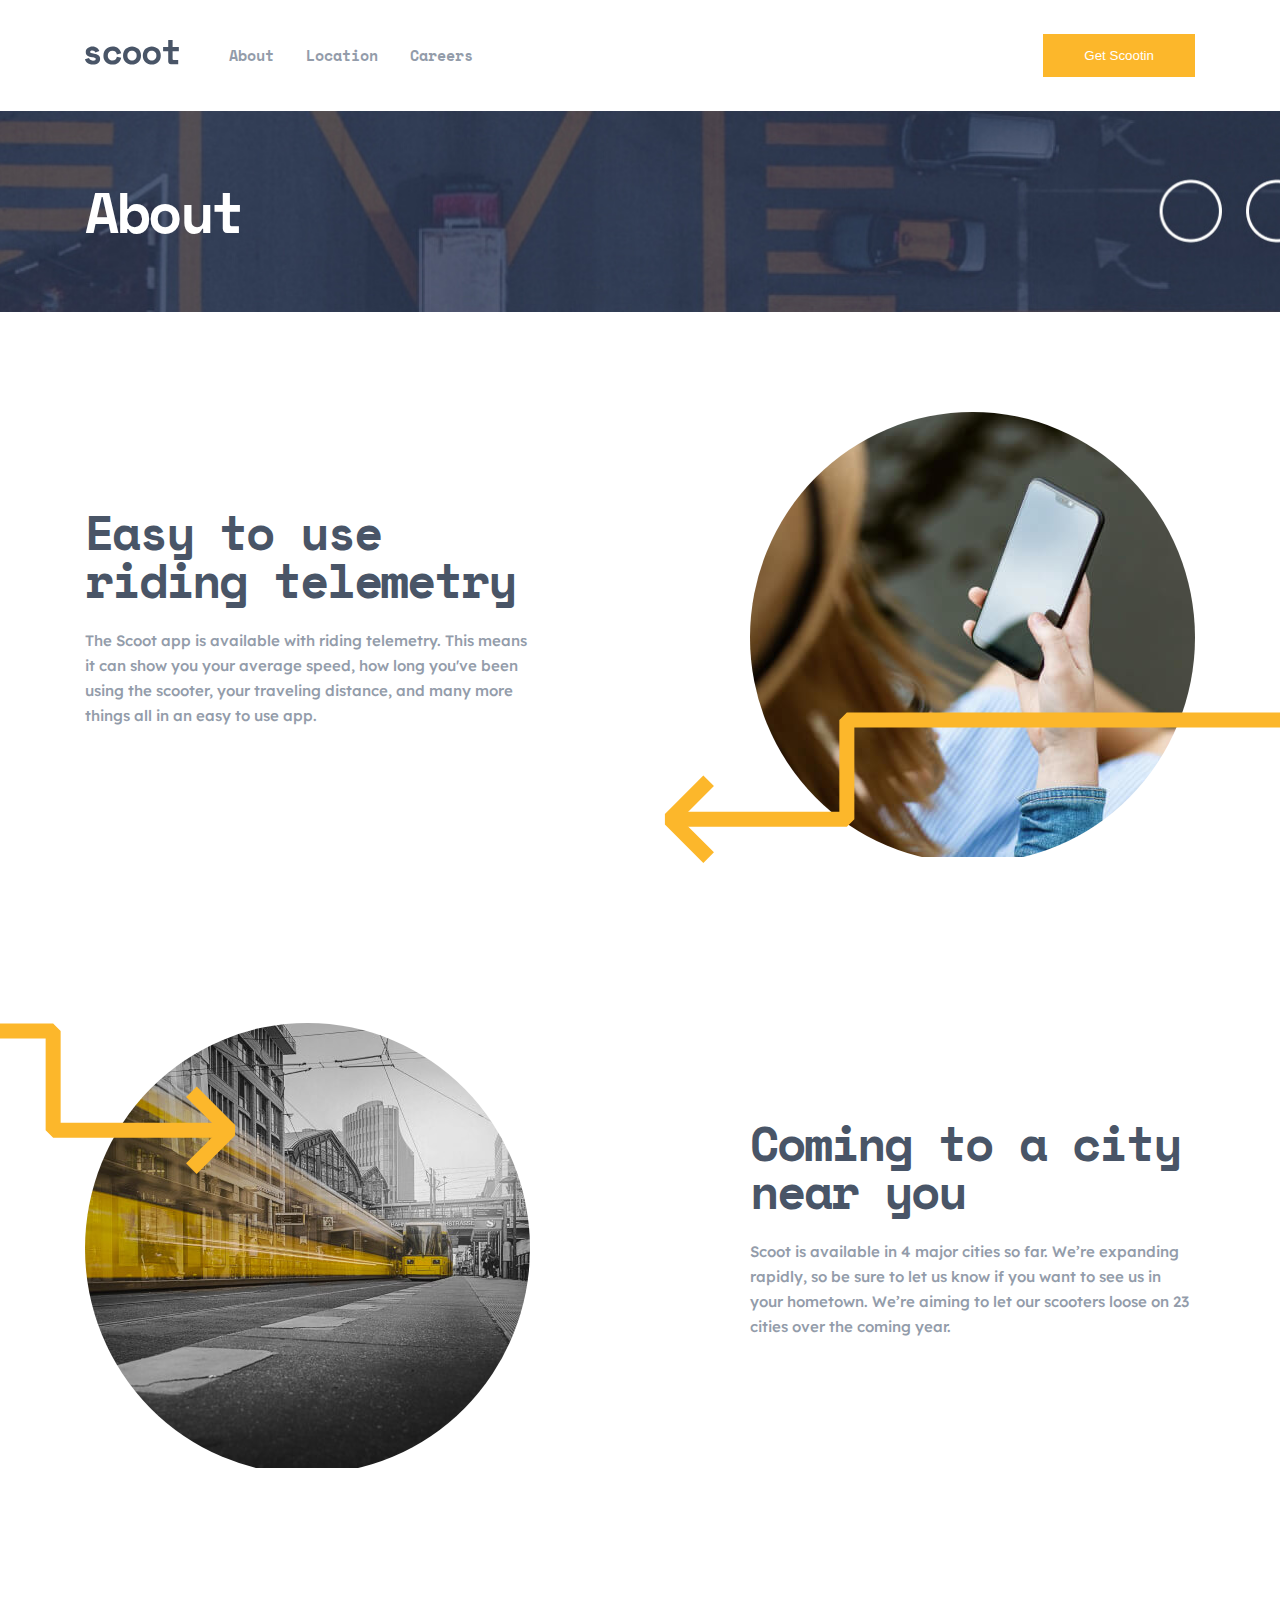
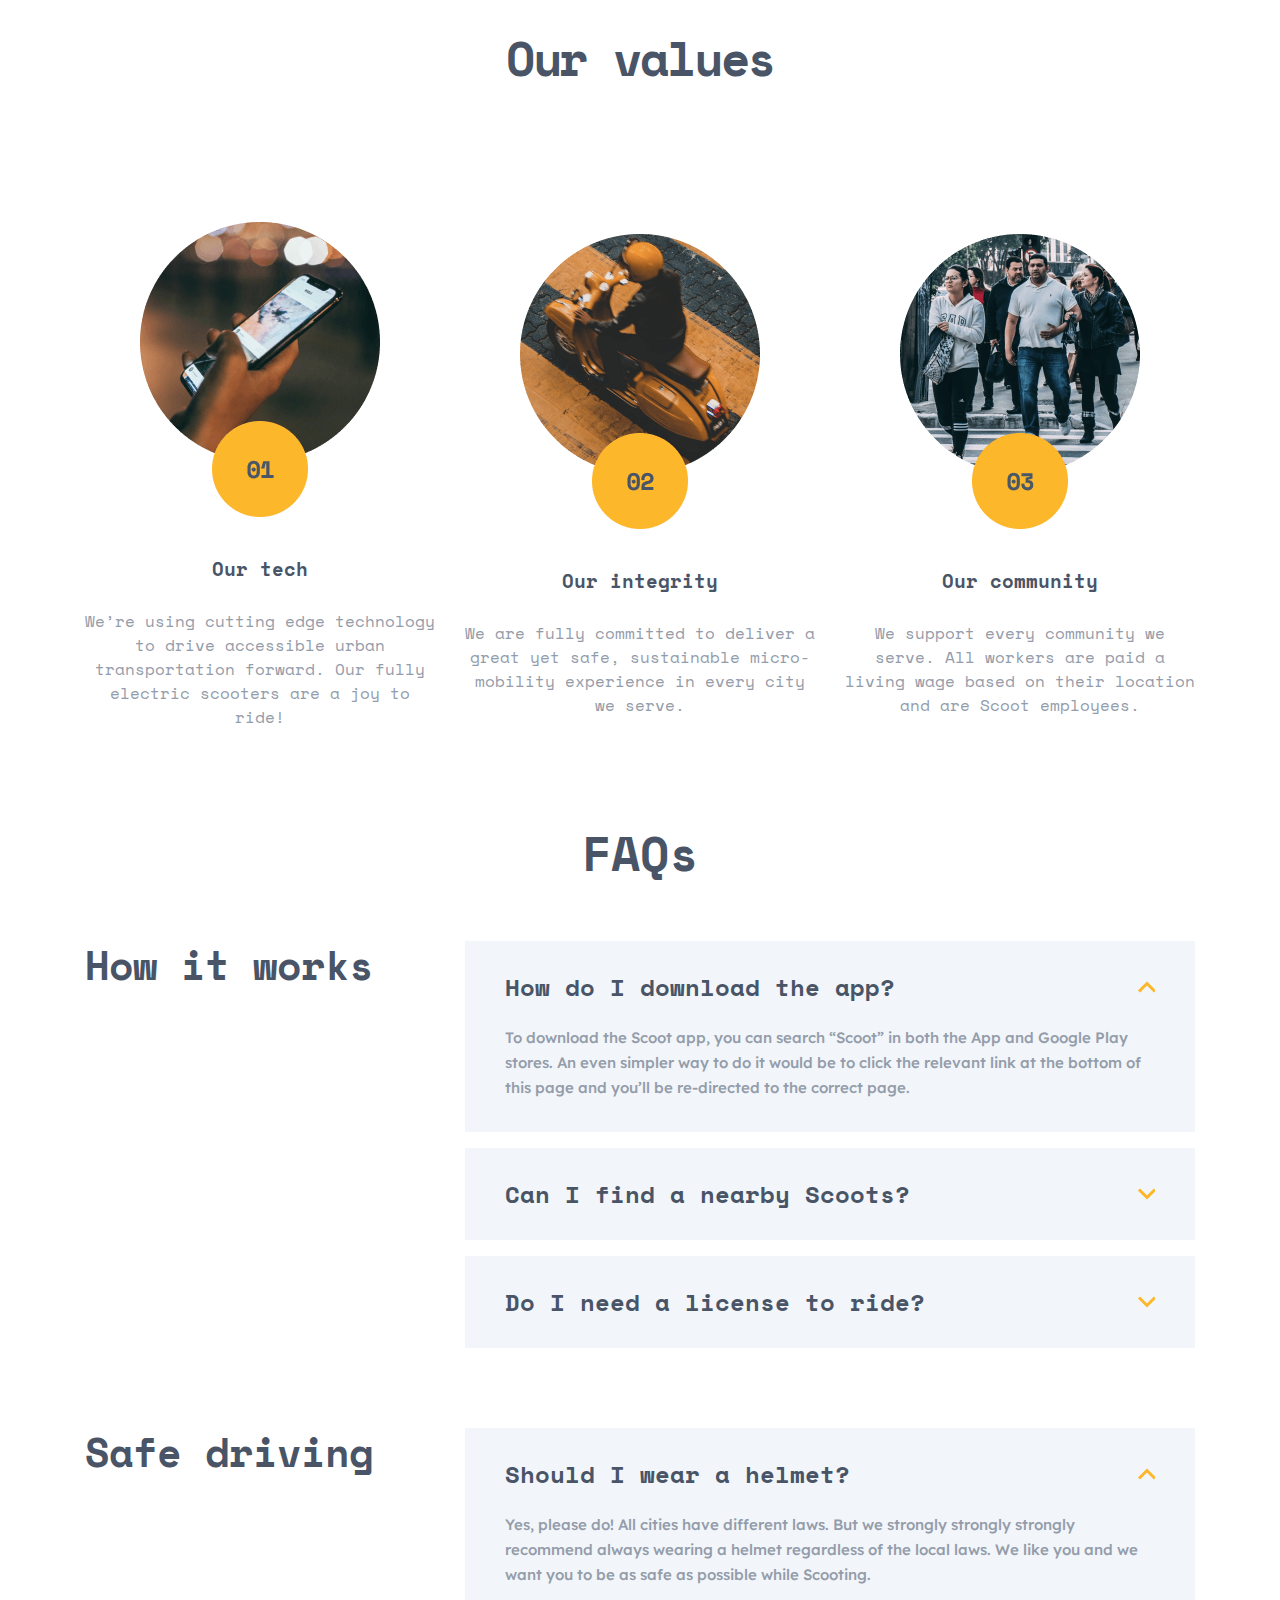
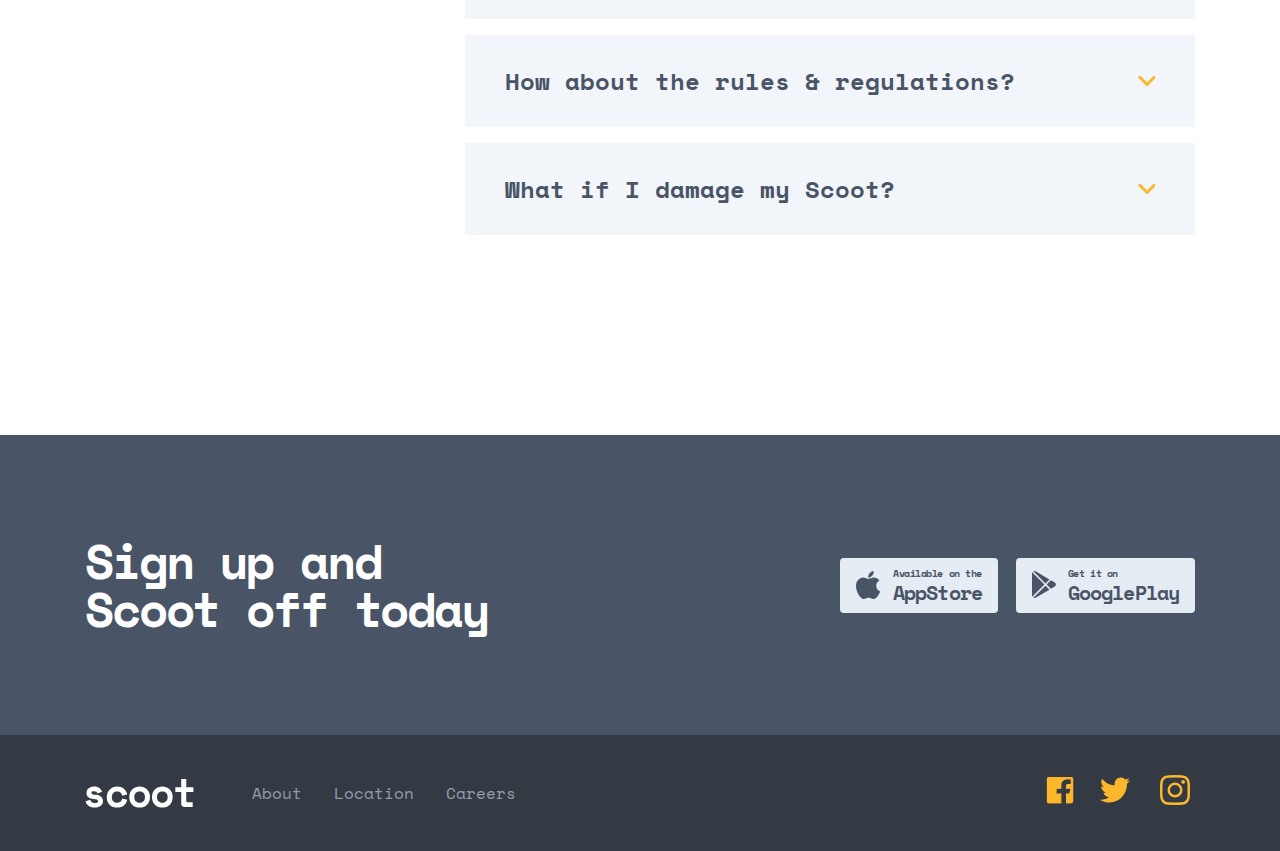
==== about.html @ 0e2cef7c "about" ====
<!DOCTYPE html>
<html lang="en">

<head>
  <meta charset="UTF-8">
  <meta name="viewport" content="width=device-width, initial-scale=1.0">
  <title>Document</title>
  <link rel="preconnect" href="https://fonts.googleapis.com">
  <link rel="preconnect" href="https://fonts.gstatic.com" crossorigin>
  <link href="https://fonts.googleapis.com/css2?family=Space+Mono:wght@700&display=swap" rel="stylesheet">

  <link rel="preconnect" href="https://fonts.googleapis.com">
  <link rel="preconnect" href="https://fonts.gstatic.com" crossorigin>
  <link href="https://fonts.googleapis.com/css2?family=Lexend+Deca&display=swap" rel="stylesheet">

  <link rel="stylesheet" href="./css/about+careers.css">
</head>

<body>
  <header class="header">
    <div class="container">
      <div class="header__start">
        <button class="header__menu" id="menu-burger">
          <span class="header__menu-span"></span>
          <span class="header__menu-span"></span>
          <span class="header__menu-span"></span>
        </button>
        <a href="index.html">
          <img class="header__img" src="./icon/scoot.svg" alt="">
        </a>
        <div class="header__right">
          <nav class="header__nav">
            <ul class="header__list">
              <li>
                <a class="header__list-link" href="about.html">
                  About
                </a>
              </li>
              <li>
                <a class="header__list-link" href="location.html">
                  Location
                </a>
              </li>
              <li>
                <a class="header__list-link" href="careers.html">
                  Careers
                </a>
              </li>
            </ul>
          </nav>
          <div class="header__span"></div>
          <button class="header__btn">
            Get Scootin
          </button>
        </div>
      </div>
    </div>
  </header>
  <main>
    <section class="hero">
      <div class="container">
        <h1 class="hero__title">
          About
        </h1>
      </div>
    </section>
    <section class="round">
      <div class="container">
        <div class="round__wrapper">
          <div class="round__img">
            <picture>
              <source type="images/webp" srcset="images/Group3.webp">
              <img src="images/Bitmap7.jpg" alt="" width="445">
            </picture>

          </div>
          <div class="round__right">
            <h3 class="round__right-title">
              Easy to use
              riding telemetry
            </h3>
            <p class="round__right-text">
              The Scoot app is available with riding telemetry. This means it can show you your average speed, how long
              you've been using the scooter, your traveling distance, and many more things all in an easy to use app.
            </p>
          </div>
          <img class="round__wrapper-icon1" src="./icon/aylana1.svg" alt="">
          <img class="round__wrapper-maks1" src="./icon/Mask.svg" alt="">
        </div>
        <div class="round__wrapper">
          <div class="round__img">
            <picture>
              <source type="images/web" srcset="images/Group4.webp">
              <img src="./images/Bitmap8.jpg" alt="" width="445">
            </picture>
          </div>
          <div class="round__right">
            <h3 class="round__right-title">
              Coming to a city near you
            </h3>
            <p class="round__right-text">
              Scoot is available in 4 major cities so far. We’re expanding rapidly, so be sure to let us know if you
              want to see us in your hometown. We’re aiming to let our scooters loose on 23 cities over the coming year.
            </p>
            <img class="round__wrapper-icon2" src="./icon/group5.svg" alt="">
            <img class="round__wrapper-maks2" src="./icon/Mask2.svg" alt="">
          </div>
        </div>
      </div>
    </section>
    <section class="our-values">
      <div class="container">
        <h2 class="our-values__title">
          Our values
        </h2>
        <ul class="our-values__list">
          <li class="our-values__list-item">
            <img src="./images/Group11.png" alt="" width="350">
            <h3 class="our-values__list-title">
              Our tech
            </h3>
            <p class="our-values__list-text">
              We’re using cutting edge technology 
              to drive accessible urban transportation forward.
               Our fully electric scooters are a joy to ride!
            </p>
          </li>
          <li class="our-values__list-item">
            <img src="./images/Group12.png" alt="" width="350">
            <h3 class="our-values__list-title">
              Our integrity
            </h3>
            <p class="our-values__list-text">
              We are fully committed to deliver a 
              great yet safe, sustainable micro-mobility 
              experience in every city we serve.
            </p>
          </li>
          <li class="our-values__list-item">
            <img src="./images/Group13.png" alt="" width="350">
            <h3 class="our-values__list-title">
              Our community
            </h3>
            <p class="our-values__list-text">
              We support every community we serve. All 
              workers are paid a living wage based on 
              their location and are Scoot employees.
            </p>
          </li>
        </ul>
      </div>
    </section>
    <section class="faqs">
      <div class="container">
        <h3 class="faqs__title">
          FAQs
        </h3>
        <div class="faqs__wrapper">
          <div class="faqs__wrapper-left">
            <h3 class="faqs__wrapper-title">
              How it works
            </h3>
          </div>
          <div class="faqs__wrapper-right">
            <div class="faqs__card">
              <div class="faqs__card-group">
                <h4 class="faqs__card-title">
                  How do I download the app?
                </h4>
                <img src="./icon/Path4.svg" alt="">
              </div>
              <p class="faqs__card-text">
                To download the Scoot app, you can search “Scoot” in both the App and Google Play stores. An even simpler way to do it would be to click the relevant link at the bottom of this page and you’ll be re-directed to the correct page.
              </p>
            </div>
            <div class="faqs__card">
              <div class="faqs__card-group">
                <h4 class="faqs__card-title">
                  Can I find a nearby Scoots?
                </h4>
                <img src="./icon/Path5.svg" alt="">
              </div>
            </div>
            <div class="faqs__card">
              <div class="faqs__card-group">
                <h4 class="faqs__card-title">
                  Do I need a license to ride?
                </h4>
                <img src="./icon/Path5.svg" alt="">
              </div>
            </div>
          </div>
        </div>
        <div class="faqs__wrapper">
          <div class="faqs__wrapper-left">
            <h3 class="faqs__wrapper-title">
              Safe driving
            </h3>
          </div>
          <div class="faqs__wrapper-right">
            <div class="faqs__card">
              <div class="faqs__card-group">
                <h4 class="faqs__card-title">
                  Should I wear a helmet?
                </h4>
                <img src="./icon/Path4.svg" alt="">
              </div>
              <p class="faqs__card-text">
                Yes, please do! All cities have different laws. But we strongly strongly strongly recommend always wearing a helmet regardless of the local laws. We like you and we want you to be as safe as possible while Scooting.
              </p>
            </div>
            <div class="faqs__card">
              <div class="faqs__card-group">
                <h4 class="faqs__card-title">
                  How about the rules & regulations?
                </h4>
                <img src="./icon/Path5.svg" alt="">
              </div>
            </div>
            <div class="faqs__card">
              <div class="faqs__card-group">
                <h4 class="faqs__card-title">
                  What if I damage my Scoot?
                </h4>
                <img src="./icon/Path5.svg" alt="">
              </div>
            </div>
          </div>
        </div>
      </div>
    </section>
  </main>
  <footer>
    <div class="registration">
      <div class="container">
        <div class="registration__start">
          <h2 class="registration__start-title">
            Sign up and Scoot off today
          </h2>
          <div class="registration__wrapper">
            <a class="registration__wrapper-link" href="https://www.apple.com/" target="_blank">
              <img src="./icon/aplee.svg" alt="">
              <div class="registration__wrapper-group">
                <p class="registration__wrapper-text">
                  Available on the
                </p>
                <h4 class="registration__wrapper-title">
                  AppStore
                </h4>
              </div>
            </a>
            <a class="registration__wrapper-link" href="https://play.google.com/store/apps?hl=ru&gl=US" target="_blank">
              <img src="./icon/play.svg" alt="">
              <div class="registration__wrapper-group">
                <p class="registration__wrapper-text">
                  Get it on
                </p>
                <h4 class="registration__wrapper-title">
                  GooglePlay
                </h4>
              </div>
            </a>
          </div>
        </div>
      </div>
    </div>
    <div class="footer">
      <div class="container footer__container">
        <div class="footer__left">
          <img src="./icon/footer_scoot.svg" alt="">
          <nav>
            <ul class="footer__list">
              <li class="footer__list-item">
                <a class="footer__list-link" href="#">
                  About
                </a>
              </li>
              <li class="footer__list-item">
                <a class="footer__list-link" href="#">
                  Location
                </a>
              </li>
              <li class="footer__list-item">
                <a class="footer__list-link" href="#">
                  Careers
                </a>
              </li>
            </ul>
          </nav>
        </div>
        <div class="footer__right">
          <a href="https://ru-ru.facebook.com/" target="_blank">
            <img src="./icon/facebook.svg" alt="" width="30">
          </a>
          <a href="https://twitter.com/?lang=ru" target="_blank">
            <img src="./icon/twitter.svg" alt="" width="30">
          </a>
          <a href="https://www.instagram.com/" target="_blank">
            <img src="./icon/instagram.svg" alt="" width="40">
          </a>
        </div>
      </div>
    </div>
  </footer>
  <script defer src="./js/main.js"></script>
</body>

</html>
---- css/about+careers.css ----
* {
  margin: 0;
  padding: 0;
  box-sizing: border-box;
}

body {
  display: flex;
  flex-direction: column;
  height: 100%;
  margin: 0;
  font-family: "Space Mono", monospace;
  font-weight: 500;
  background-color: #ffffff;
  color: #939CAA;
  overflow-x: hidden;
  height: 100vh;
}

img {
  max-width: 100%;
  height: auto;
}

ul {
  padding-left: 0;
  list-style: none;
}

a {
  text-decoration: none;
}

main {
  flex: 1;
}

.visually-hidden {
  position: absolute;
  width: 1px;
  height: 1px;
  margin: -1px;
  border: 0;
  padding: 0;
  white-space: nowrap;
  clip-path: inset(100%);
  clip: rect(0 0 0 0);
  overflow: hidden;
}

.container {
  width: 100%;
  max-width: 1150px;
  margin-right: auto;
  margin-left: auto;
  padding-right: 20px;
  padding-left: 20px;
}

.brand__btn {
  color: #ffffff;
  padding: 12px 39px;
  border: 2px solid #FCB72B;
  background-color: #FCB72B;
}

.brand__btn:hover {
  color: #FCB72B;
  background-color: transparent;
}

.brand__btn:active {
  background-color: #939CAA;
}

.header {
  width: 100%;
  padding-top: 34px;
  padding-bottom: 34px;
  background-color: #ffffff;
  z-index: 222222;
}
.header__start {
  display: flex;
  align-items: center;
  gap: 50px;
}
.header__right {
  width: 100%;
  display: flex;
  align-items: center;
  justify-content: space-between;
}
.header__list {
  display: flex;
  gap: 32px;
  flex: 1 1 0%;
}
.header__list-link {
  color: #939CAA;
  font-size: 15px;
  font-weight: 700;
  line-height: 25px;
}
.header__list-link:hover {
  color: #FCB72B;
  border-bottom: 2px solid #FCB72B;
}
.header__btn {
  color: #ffffff;
  padding: 12px 39px;
  border: 2px solid #FCB72B;
  background-color: #FCB72B;
}
.header__btn:hover {
  color: #FCB72B;
  background-color: transparent;
}
.header__btn:active {
  background-color: #495567;
}
.header__menu {
  height: 100%;
  position: relative;
  display: none;
  width: 40px;
  height: 40px;
  background-color: #ffffff;
  border: none;
}
.header__menu-span {
  position: absolute;
  width: 30px;
  height: 4px;
  background-color: #FCB72B;
  left: 5px;
  transition: transform 0.5s, opacity 0.5s, background-color 0.5s;
}
.header__menu-span:nth-child(1) {
  transform: translateY(-10px);
}
.header__menu-span:nth-child(3) {
  transform: translateY(10px);
}
.open .header__menu-span:nth-child(1) {
  transform: translateY(0) rotate(45deg);
}
.open .header__menu-span:nth-child(2) {
  opacity: 0;
}
.open .header__menu-span:nth-child(3) {
  transform: translateY(0) rotate(-45deg);
}

@media only screen and (max-width: 617px) {
  .header {
    padding-top: 22px;
    padding-bottom: 22px;
    height: 100%;
  }
  .header__img {
    text-align: center;
    margin-left: 70px;
  }
  .header__menu {
    display: block;
  }
  .header__right {
    position: relative;
    height: 100vh;
    padding-right: 20px;
    transition: transform 0.5s;
    max-width: 300px;
    position: absolute;
    display: block;
    left: -300px;
    top: 75px;
    height: 100%;
    background-color: #333A44;
    padding: 100px 20px 20px 20px;
  }
  .header__list {
    display: block;
    flex: 1 1 0%;
  }
  .header__list-link {
    width: 90px;
    color: #ffffff;
    font-size: 18px;
    display: block;
    margin-bottom: 24px;
  }
  .open .header__right {
    transform: translateX(100%);
  }
  .header__btn {
    position: absolute;
    width: 93%;
    left: 10px;
    bottom: 90px;
  }
}
@media only screen and (max-width: 314px) {
  .header {
    margin-left: 0;
  }
}
.hero {
  overflow-x: hidden;
  position: relative;
  padding-top: 73px;
  padding-bottom: 72px;
  background-image: url("../../images/Bitmap9.jpg");
  background-position: center center;
  background-repeat: no-repeat;
  background-size: cover;
  color: #ffffff;
}
.hero__title {
  font-size: 56px;
  font-weight: 700;
  line-height: 56px;
  letter-spacing: -2.5px;
}

@media only screen and (max-width: 520px) {
  .hero__title {
    text-align: center;
  }
}
.round {
  padding-top: 100px;
  overflow-x: hidden;
}
.round__img {
  max-width: 445px;
  overflow: hidden;
  border-radius: 50%;
}
.round__wrapper {
  position: relative;
  display: flex;
  justify-content: space-between;
  margin-bottom: 160px;
  align-items: center;
  gap: 30px;
}
.round__wrapper-icon1 {
  position: absolute;
  right: -210px;
  top: 300px;
  z-index: 5555;
}
.round__wrapper-maks1 {
  position: absolute;
  right: -210px;
}
.round__wrapper-icon2 {
  position: absolute;
  z-index: 5555;
  left: -205px;
  top: 0;
}
.round__wrapper-maks2 {
  position: absolute;
  left: -205px;
  top: 0;
}
.round__wrapper:nth-child(odd) {
  flex-direction: row-reverse;
}
.round__right-title {
  font-size: 48px;
  font-weight: 700;
  line-height: 48px;
  letter-spacing: -2.143px;
  margin-bottom: 24px;
  max-width: 445px;
  color: #495567;
}
.round__right-text {
  max-width: 445px;
  margin-bottom: 40px;
  font-family: Lexend Deca;
  font-size: 15px;
  line-height: 25px;
}
.round__img1 {
  border-radius: 50%;
}

@media only screen and (max-width: 800px) {
  .round__wrapper {
    flex-direction: column;
    gap: 56px;
    text-align: center;
  }
  .round__wrapper-icon1 {
    right: -20px;
    top: 300px;
    z-index: 5555;
  }
  .round__wrapper-maks1 {
    right: -20px;
  }
  .round__wrapper-icon2 {
    z-index: 5555;
    left: -20px;
    top: 0;
  }
  .round__wrapper-maks2 {
    position: absolute;
    left: -20px;
    top: 0;
  }
  .round__wrapper:nth-child(odd) {
    flex-direction: column;
  }
}
@media only screen and (max-width: 645px) {
  .round__wrapper-maks1 {
    display: none;
  }
  .round__wrapper-maks2 {
    display: none;
  }
}
@media only screen and (max-width: 400px) {
  .round__img {
    max-width: 300px;
  }
  .round__wrapper {
    margin-bottom: 100px;
  }
  .round__wrapper-icon1 {
    width: 100%;
    right: -20px;
    top: 200px;
  }
  .round__wrapper-icon2 {
    left: -100px;
    top: 0;
  }
  .round__right-title {
    font-size: 32px;
    font-style: normal;
    font-weight: 700;
    line-height: 32px;
    letter-spacing: -1.429px;
    margin-bottom: 32px;
    max-width: 311px;
  }
  .round__right-text {
    max-width: 311px;
    margin-bottom: 30px;
  }
  .round__img1 {
    border-radius: 50%;
  }
}
.our-values {
  padding-bottom: 100px;
  text-align: center;
}
.our-values__title {
  font-size: 48px;
  font-weight: 700;
  line-height: 48px;
  letter-spacing: -2.143px;
  margin-bottom: 85px;
  color: #495567;
}
.our-values__list {
  display: flex;
  justify-content: space-between;
  gap: 30px;
  align-items: center;
}
.our-values__list-title {
  margin-top: 32px;
  margin-bottom: 26px;
  color: #495567;
}
.our-values__list-text {
  max-width: 350px;
}

@media only screen and (max-width: 980px) {
  .our-values {
    padding-top: 0;
  }
  .our-values__title {
    margin-bottom: 50px;
  }
  .our-values__list {
    flex-direction: column;
  }
}
.faqs {
  padding-bottom: 120px;
}
.faqs__title {
  text-align: center;
  font-size: 48px;
  font-weight: 700;
  margin-bottom: 64px;
  line-height: 48px;
  color: #495567;
}
.faqs__wrapper {
  display: flex;
  justify-content: space-between;
  margin-bottom: 64px;
}
.faqs__wrapper-title {
  font-size: 40px;
  font-weight: 700;
  line-height: 48px;
  color: #495567;
}
.faqs__card {
  padding: 32px 40px;
  background-color: #F2F5F9;
  margin-bottom: 16px;
}
.faqs__card-group {
  display: flex;
  justify-content: space-between;
}
.faqs__card-title {
  font-size: 24px;
  font-weight: 700;
  line-height: 28px;
  color: #495567;
}
.faqs__card-text {
  max-width: 650px;
  margin-top: 24px;
  font-size: 15px;
  font-family: Lexend Deca;
  line-height: 25px;
}

@media only screen and (max-width: 770px) {
  .faqs__wrapper {
    flex-direction: column;
  }
  .faqs__wrapper-title {
    text-align: center;
    margin-bottom: 32px;
  }
}
@media only screen and (max-width: 400px) {
  .faqs {
    padding-bottom: 0px;
  }
  .faqs__title {
    text-align: center;
    font-size: 30px;
    font-weight: 700;
    margin-bottom: 40px;
    line-height: 32px;
  }
  .faqs__wrapper-title {
    font-size: 24px;
    line-height: 28px;
  }
  .faqs__card {
    padding: 32px 30px;
  }
  .faqs__card-group {
    gap: 10px;
  }
  .faqs__card-title {
    font-size: 18px;
    font-weight: 700;
    line-height: 24px;
    color: #495567;
  }
}
.registration {
  padding-top: 102px;
  padding-bottom: 102px;
  background-color: #495567;
}
.registration__start {
  display: flex;
  justify-content: space-between;
  align-items: center;
}
.registration__start-title {
  width: 415px;
  color: #ffffff;
  font-size: 48px;
  font-weight: 700;
  line-height: 48px;
  letter-spacing: -2.143px;
}
.registration__wrapper {
  display: flex;
  gap: 18px;
}
.registration__wrapper-link {
  display: flex;
  gap: 12px;
  align-items: center;
  padding: 8px 16px;
  background-color: #E5ECF4;
  border-radius: 4px;
  color: #495567;
}
.registration__wrapper-link:hover {
  background-color: #FCB72B;
}
.registration__wrapper-text {
  font-size: 10px;
  font-weight: 700;
  letter-spacing: -0.446px;
}
.registration__wrapper-title {
  font-size: 20px;
  font-weight: 700;
  line-height: 24px;
  letter-spacing: -0.893px;
}

@media only screen and (max-width: 806px) {
  .registration {
    padding-top: 62px;
    padding-bottom: 62px;
    background-color: #495567;
  }
  .registration__start {
    flex-direction: column;
    justify-content: center;
    align-items: center;
  }
  .registration__start-title {
    text-align: center;
    margin-bottom: 40px;
  }
}
@media only screen and (max-width: 426px) {
  .registration {
    padding-top: 88px;
    padding-bottom: 88px;
    background-color: #495567;
  }
  .registration__start {
    flex-direction: column;
    justify-content: center;
    align-items: center;
  }
  .registration__start-title {
    width: 100%;
    max-width: 311px;
    text-align: center;
    margin-bottom: 40px;
    font-size: 32px;
    font-style: normal;
    font-weight: 700;
    line-height: 32px;
    letter-spacing: -1.429px;
  }
  .registration__wrapper img {
    width: 15px;
  }
  .registration__wrapper-text {
    font-size: 6px;
  }
  .registration__wrapper-title {
    font-size: 12px;
  }
}
.footer {
  padding-top: 35px;
  padding-bottom: 35px;
  background-color: #333A44;
}
.footer__container {
  display: flex;
  justify-content: space-between;
  align-items: center;
}
.footer__left {
  display: flex;
  align-items: center;
  gap: 58px;
}
.footer__list {
  display: flex;
  gap: 32px;
}
.footer__list-link {
  color: #939CAA;
}
.footer__list-link:hover {
  color: #FCB72B;
  border-bottom: 1px solid #FCB72B;
}
.footer__list-link:active {
  color: #ffffff;
  border-bottom: 1px solid #ffffff;
}
.footer__right {
  display: flex;
  align-items: center;
  gap: 25px;
}

@media only screen and (max-width: 617px) {
  .footer {
    padding-top: 64px;
    padding-bottom: 88px;
    background-color: #333A44;
  }
  .footer__container {
    flex-direction: column;
    text-align: center;
    align-items: center;
  }
  .footer__left {
    flex-direction: column;
    align-items: center;
    gap: 50px;
    margin-bottom: 85px;
  }
  .footer__list {
    flex-direction: column;
    gap: 16px;
  }
  .footer__right {
    display: flex;
    align-items: center;
    gap: 25px;
  }
}/*# sourceMappingURL=about+careers.css.map */
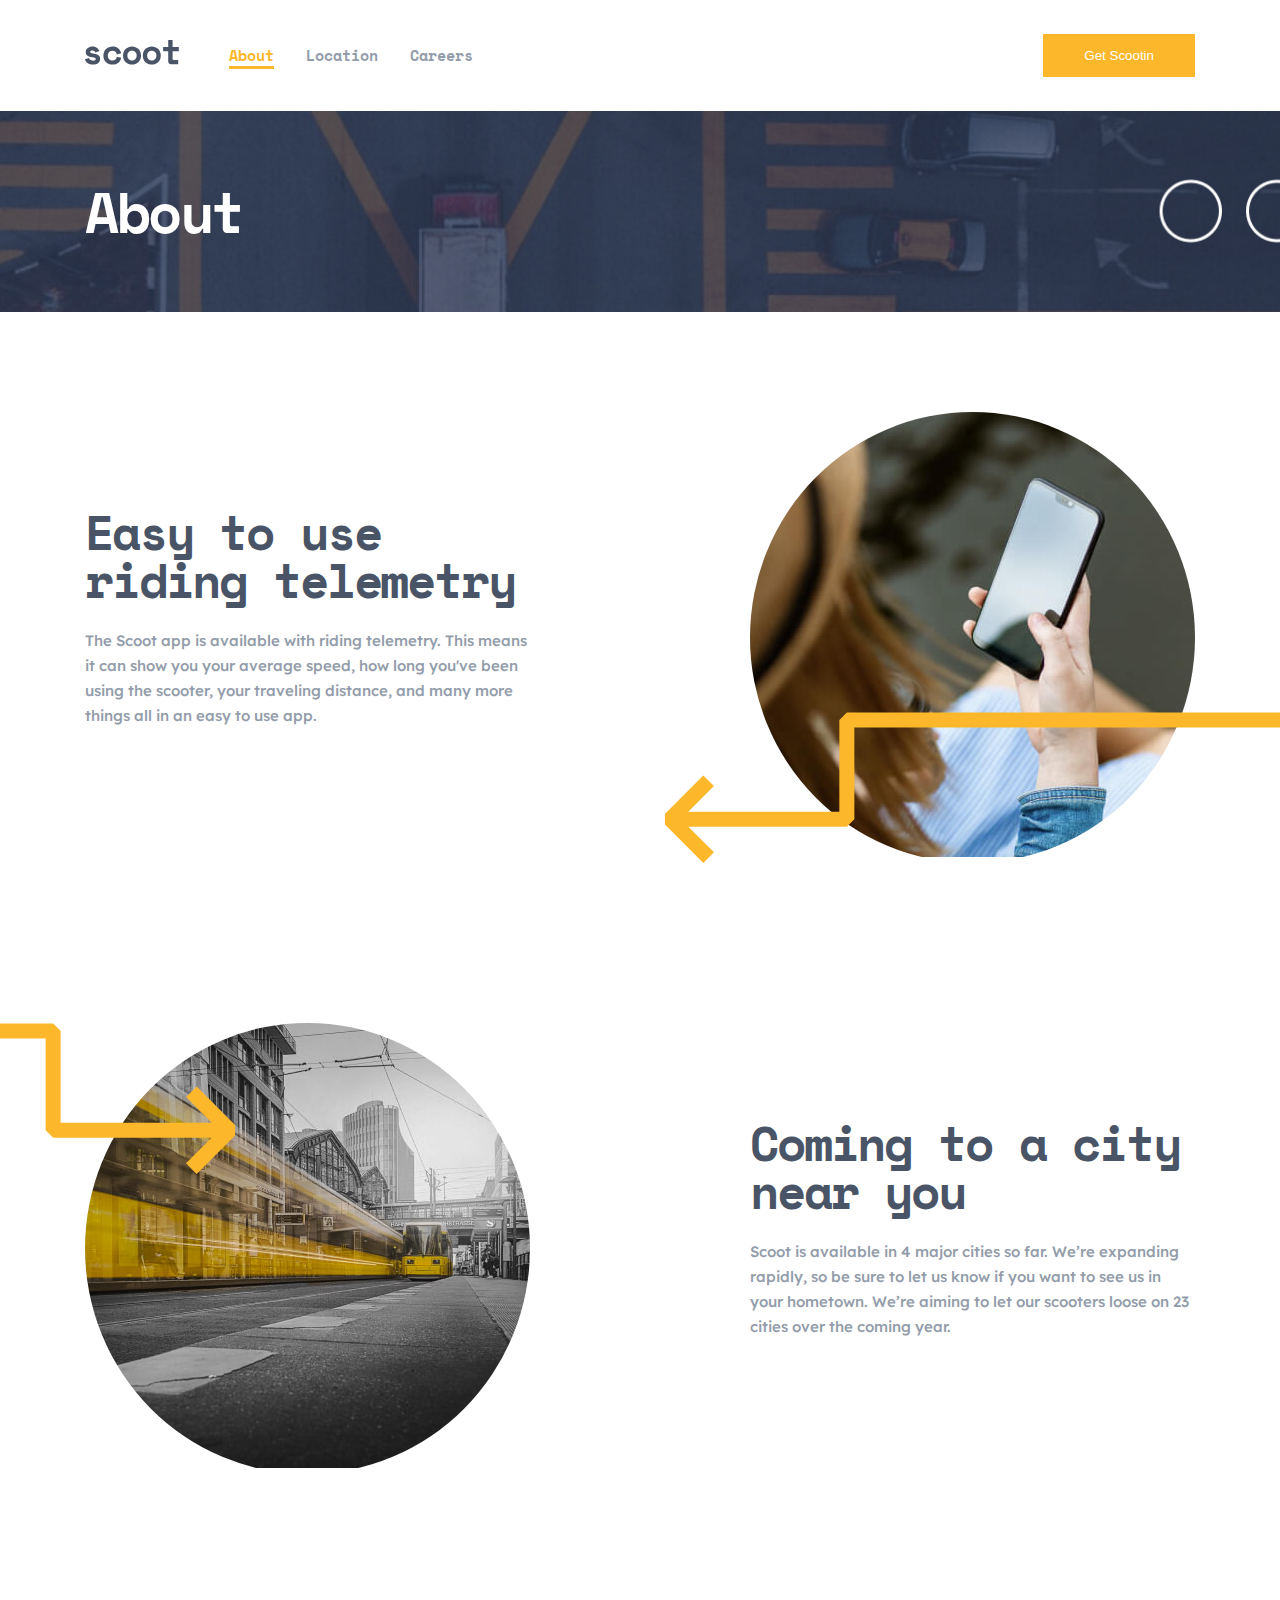
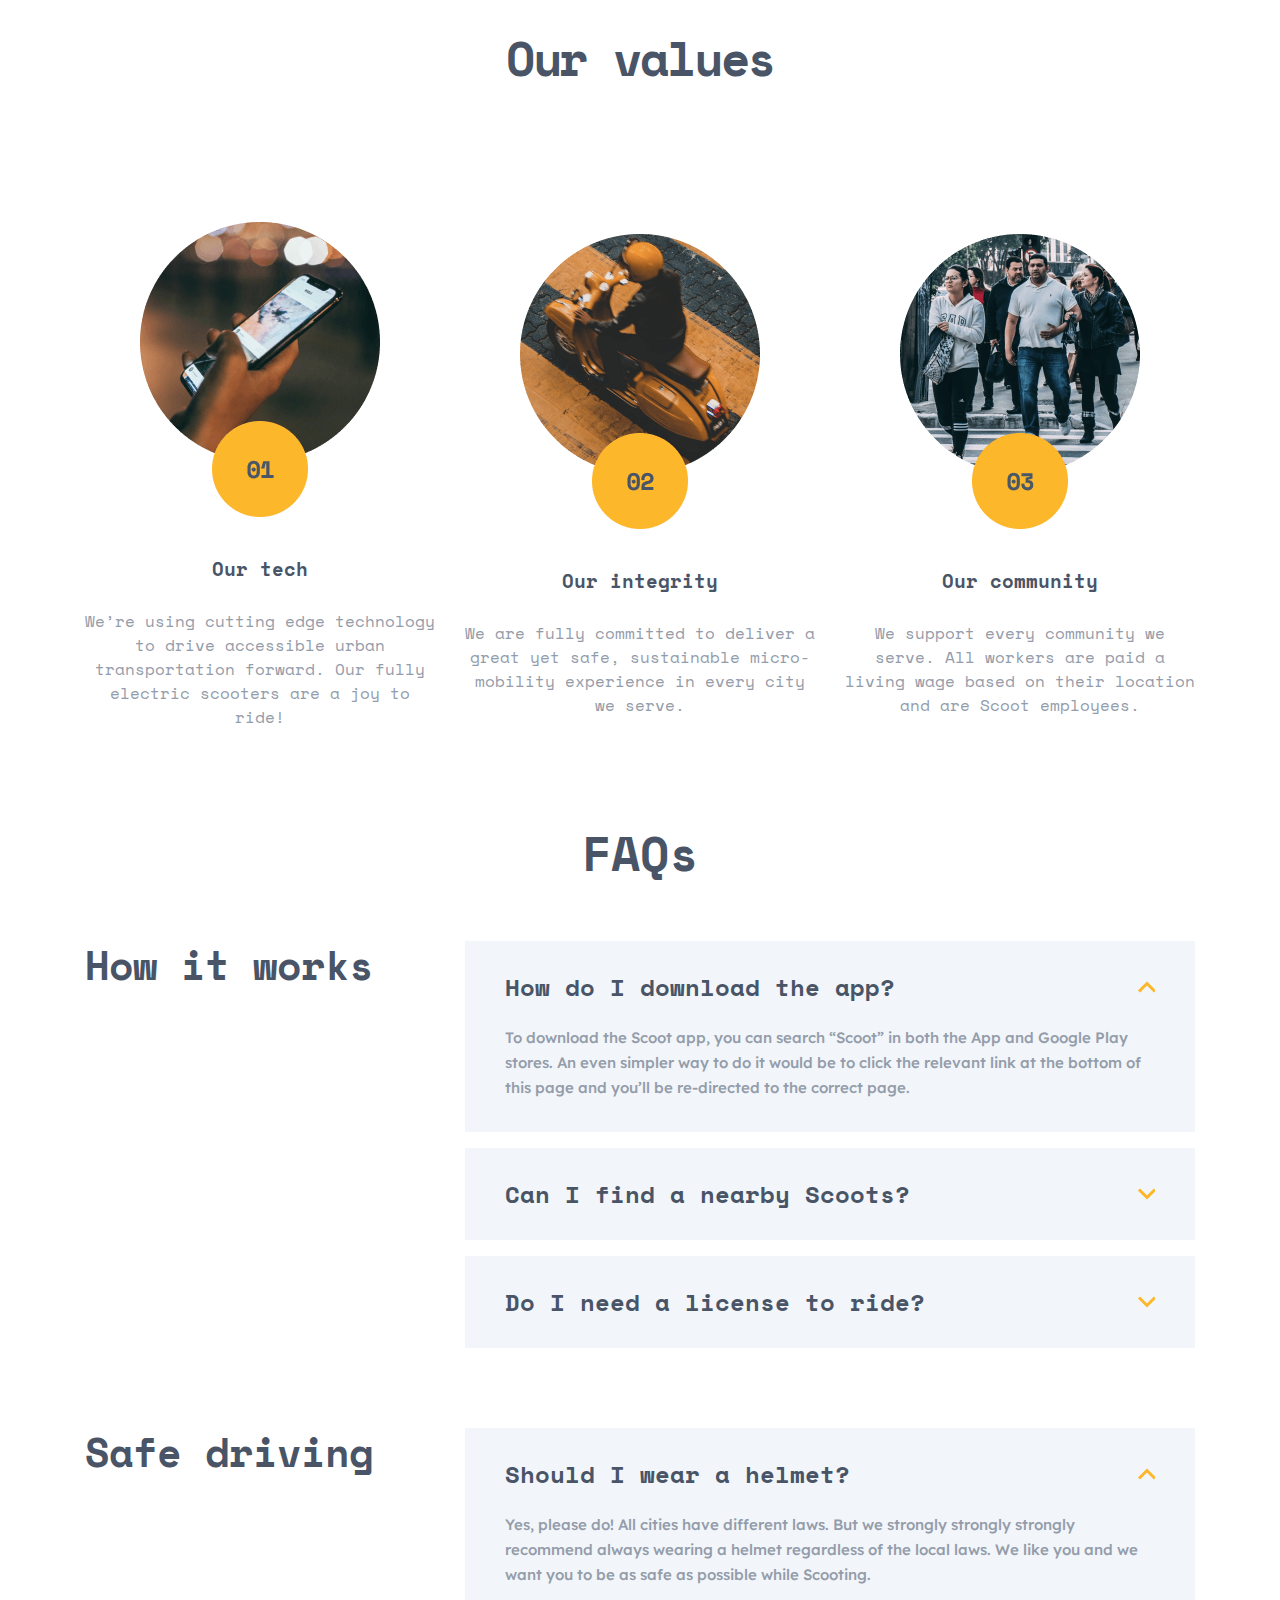
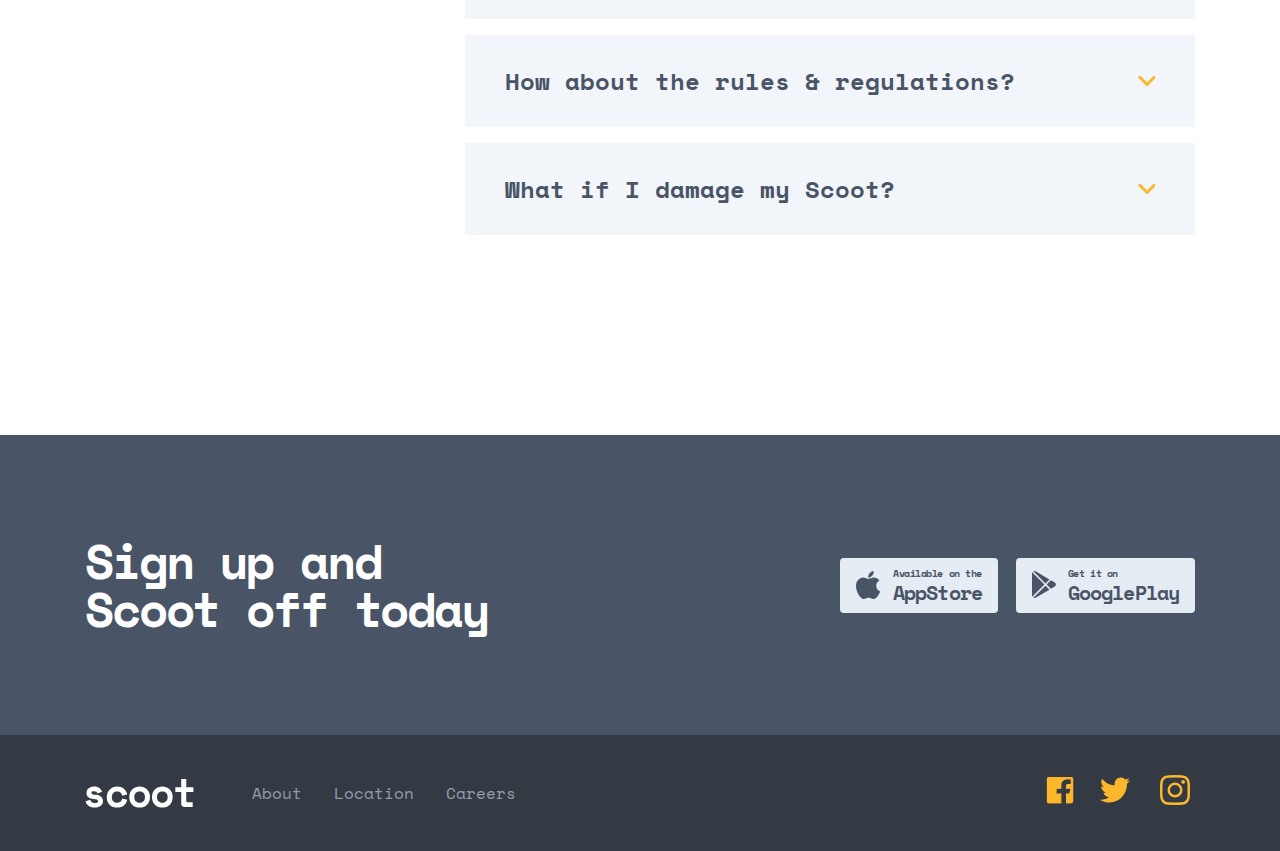
==== commit 262370bc: "careers" ====
--- a/about.html
+++ b/about.html
@@ -4,7 +4,7 @@
 <head>
   <meta charset="UTF-8">
   <meta name="viewport" content="width=device-width, initial-scale=1.0">
-  <title>Document</title>
+  <title>About</title>
   <link rel="preconnect" href="https://fonts.googleapis.com">
   <link rel="preconnect" href="https://fonts.gstatic.com" crossorigin>
   <link href="https://fonts.googleapis.com/css2?family=Space+Mono:wght@700&display=swap" rel="stylesheet">
@@ -32,7 +32,7 @@
           <nav class="header__nav">
             <ul class="header__list">
               <li>
-                <a class="header__list-link" href="about.html">
+                <a class="header__list-link header__list-active" href="about.html">
                   About
                 </a>
               </li>
--- a/css/about+careers.css
+++ b/css/about+careers.css
@@ -105,6 +105,10 @@
 .header__list-link:hover {
   color: #FCB72B;
   border-bottom: 2px solid #FCB72B;
+}
+.header__list-active {
+  color: #FCB72B;
+  border-bottom: 3px solid #FCB72B;
 }
 .header__btn {
   color: #ffffff;
@@ -478,6 +482,53 @@
     color: #495567;
   }
 }
+.applying {
+  padding-bottom: 140px;
+}
+.applying__card {
+  display: flex;
+  align-items: center;
+  justify-content: space-between;
+  background-color: #F2F5F9;
+  padding: 32px 64px 32px 40px;
+  margin-bottom: 24px;
+}
+.applying__card-title {
+  font-size: 24px;
+  font-weight: 700;
+  line-height: 28px;
+  color: #495567;
+  margin-bottom: 5px;
+}
+.applying__card-text {
+  font-size: 15px;
+  font-family: Lexend Deca;
+  font-weight: 400;
+  line-height: 25px;
+  color: #939CAA;
+}
+.applying__card-btn {
+  padding: 15px 68px;
+}
+
+@media only screen and (max-width: 555px) {
+  .applying {
+    padding-bottom: 80px;
+  }
+  .applying__card {
+    flex-direction: column;
+    text-align: center;
+    padding: 32px;
+  }
+  .applying__card-title {
+    font-size: 18px;
+    margin-bottom: 5px;
+  }
+  .applying__card-btn {
+    width: 100%;
+    margin-top: 16px;
+  }
+}
 .registration {
   padding-top: 102px;
   padding-bottom: 102px;
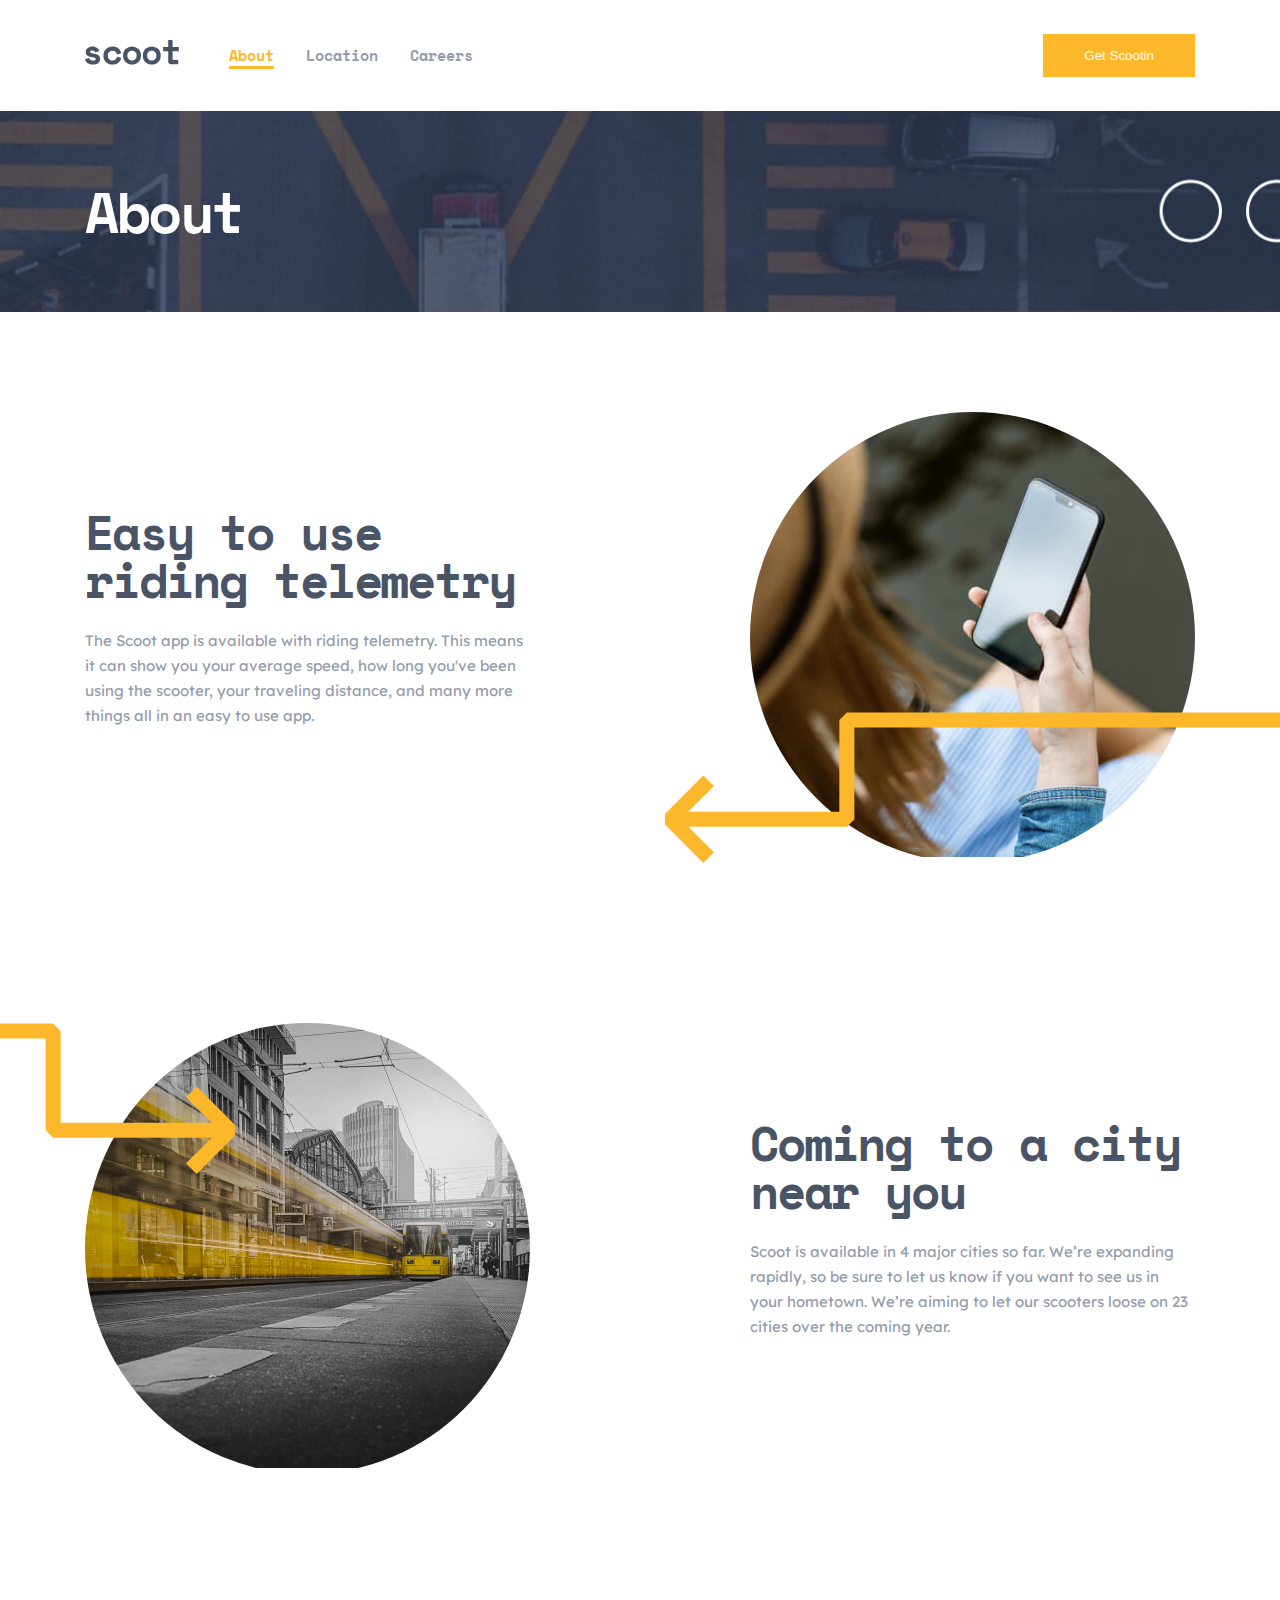
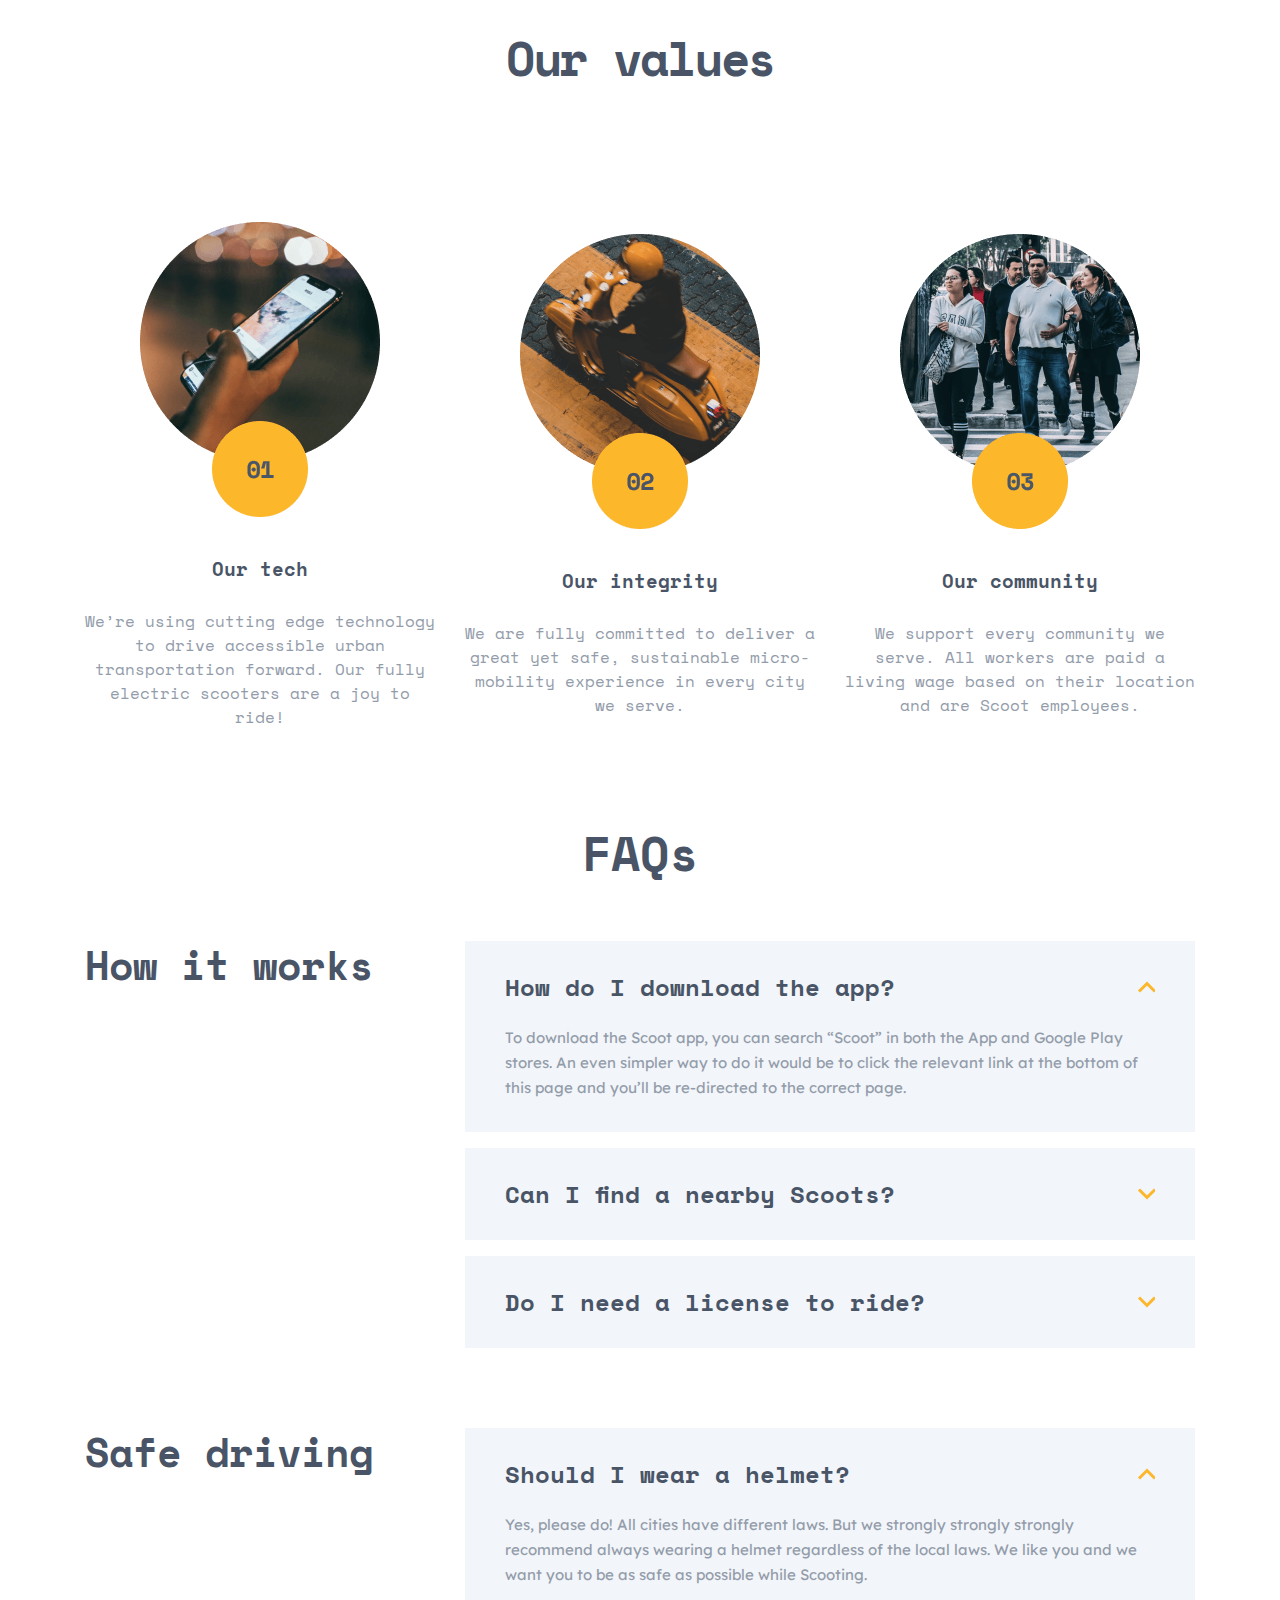
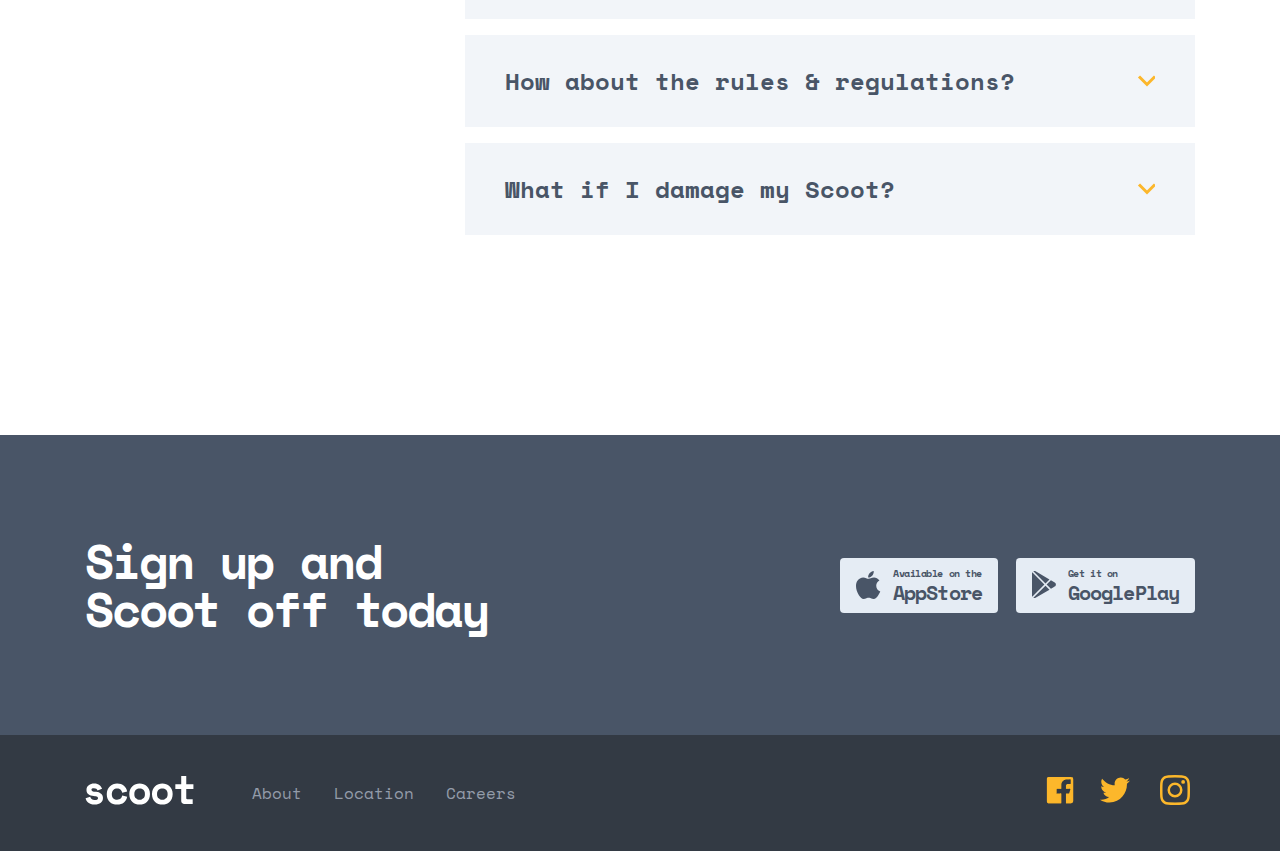
==== commit 9726ab09: "3-oy_imtihoni" ====
--- a/about.html
+++ b/about.html
@@ -5,14 +5,6 @@
   <meta charset="UTF-8">
   <meta name="viewport" content="width=device-width, initial-scale=1.0">
   <title>About</title>
-  <link rel="preconnect" href="https://fonts.googleapis.com">
-  <link rel="preconnect" href="https://fonts.gstatic.com" crossorigin>
-  <link href="https://fonts.googleapis.com/css2?family=Space+Mono:wght@700&display=swap" rel="stylesheet">
-
-  <link rel="preconnect" href="https://fonts.googleapis.com">
-  <link rel="preconnect" href="https://fonts.gstatic.com" crossorigin>
-  <link href="https://fonts.googleapis.com/css2?family=Lexend+Deca&display=swap" rel="stylesheet">
-
   <link rel="stylesheet" href="./css/about+careers.css">
 </head>
 
@@ -120,9 +112,9 @@
               Our tech
             </h3>
             <p class="our-values__list-text">
-              We’re using cutting edge technology 
+              We’re using cutting edge technology
               to drive accessible urban transportation forward.
-               Our fully electric scooters are a joy to ride!
+              Our fully electric scooters are a joy to ride!
             </p>
           </li>
           <li class="our-values__list-item">
@@ -131,8 +123,8 @@
               Our integrity
             </h3>
             <p class="our-values__list-text">
-              We are fully committed to deliver a 
-              great yet safe, sustainable micro-mobility 
+              We are fully committed to deliver a
+              great yet safe, sustainable micro-mobility
               experience in every city we serve.
             </p>
           </li>
@@ -142,8 +134,8 @@
               Our community
             </h3>
             <p class="our-values__list-text">
-              We support every community we serve. All 
-              workers are paid a living wage based on 
+              We support every community we serve. All
+              workers are paid a living wage based on
               their location and are Scoot employees.
             </p>
           </li>
@@ -170,7 +162,9 @@
                 <img src="./icon/Path4.svg" alt="">
               </div>
               <p class="faqs__card-text">
-                To download the Scoot app, you can search “Scoot” in both the App and Google Play stores. An even simpler way to do it would be to click the relevant link at the bottom of this page and you’ll be re-directed to the correct page.
+                To download the Scoot app, you can search “Scoot” in both the App and Google Play stores. An even
+                simpler way to do it would be to click the relevant link at the bottom of this page and you’ll be
+                re-directed to the correct page.
               </p>
             </div>
             <div class="faqs__card">
@@ -206,7 +200,9 @@
                 <img src="./icon/Path4.svg" alt="">
               </div>
               <p class="faqs__card-text">
-                Yes, please do! All cities have different laws. But we strongly strongly strongly recommend always wearing a helmet regardless of the local laws. We like you and we want you to be as safe as possible while Scooting.
+                Yes, please do! All cities have different laws. But we strongly strongly strongly recommend always
+                wearing a helmet regardless of the local laws. We like you and we want you to be as safe as possible
+                while Scooting.
               </p>
             </div>
             <div class="faqs__card">
@@ -267,21 +263,23 @@
     <div class="footer">
       <div class="container footer__container">
         <div class="footer__left">
-          <img src="./icon/footer_scoot.svg" alt="">
+          <a href="index.html">
+            <img src="./icon/footer_scoot.svg" alt="">
+          </a>
           <nav>
             <ul class="footer__list">
               <li class="footer__list-item">
-                <a class="footer__list-link" href="#">
+                <a class="footer__list-link" href="about.html">
                   About
                 </a>
               </li>
               <li class="footer__list-item">
-                <a class="footer__list-link" href="#">
+                <a class="footer__list-link" href="location.html">
                   Location
                 </a>
               </li>
               <li class="footer__list-item">
-                <a class="footer__list-link" href="#">
+                <a class="footer__list-link" href="careers.html">
                   Careers
                 </a>
               </li>
--- a/css/about+careers.css
+++ b/css/about+careers.css
@@ -1,3 +1,24 @@
+@font-face {
+  font-display: swab;
+  font-family: "Space Mono";
+  font-style: normal;
+  font-weight: 400;
+  src: url("../fonts/SpaceMono-Regular.ttf") format("woff2");
+}
+@font-face {
+  font-display: swab;
+  font-family: "Space Mono";
+  font-style: normal;
+  font-weight: 700;
+  src: url("../fonts/SpaceMono-Bold.ttf") format("woff2");
+}
+@font-face {
+  font-display: swab;
+  font-family: "Lexend Deca";
+  font-style: normal;
+  font-weight: 400;
+  src: url("../fonts/LexendDeca-Regular.ttf") format("woff2");
+}
 * {
   margin: 0;
   padding: 0;
@@ -623,6 +644,183 @@
     font-size: 12px;
   }
 }
+.locations {
+  padding-top: 110px;
+  padding-bottom: 110px;
+}
+.locations__start {
+  width: 100%;
+  position: relative;
+}
+.locations__start-btn {
+  position: relative;
+  position: absolute;
+  left: 800px;
+  top: 260px;
+  padding: 18px 40px;
+  font-size: 24px;
+  font-weight: 700;
+  line-height: 28px;
+  background-color: #FCB72B;
+  color: #495567;
+  border: 2px solid #FCB72B;
+}
+.locations__start-btn:nth-child(3) {
+  left: 400px;
+  top: 0px;
+}
+.locations__start-btn:nth-child(2) {
+  left: 100px;
+  top: 60px;
+}
+.locations__start-btn:nth-child(4) {
+  left: 870px;
+  top: 70px;
+}
+.locations__start-span {
+  position: absolute;
+  width: 30px;
+  height: 30px;
+  background-color: #FCB72B;
+  transform: translateY(0) rotate(45deg);
+  left: 80px;
+  bottom: -16px;
+}
+.locations__start-img1 {
+  display: none;
+}
+.locations__btn {
+  display: none;
+}
+.locations__end {
+  display: flex;
+  justify-content: space-between;
+  align-items: center;
+  margin-top: 120px;
+}
+.locations__end-title {
+  font-size: 48px;
+  font-weight: 700;
+  line-height: 48px;
+  color: #495567;
+  max-width: 350px;
+}
+.locations__end-text {
+  max-width: 445px;
+  font-size: 15px;
+  font-family: Lexend Deca;
+  line-height: 25px;
+}
+
+@media only screen and (max-width: 1130px) {
+  .locations__start-btn {
+    left: 700px;
+    top: 260px;
+  }
+  .locations__start-btn:nth-child(3) {
+    left: 400px;
+    top: 0px;
+  }
+  .locations__start-btn:nth-child(2) {
+    left: 100px;
+    top: 60px;
+  }
+  .locations__start-btn:nth-child(4) {
+    left: 770px;
+    top: 70px;
+  }
+}
+@media only screen and (max-width: 1030px) {
+  .locations__start-btn {
+    left: 600px;
+    top: 260px;
+  }
+  .locations__start-btn:nth-child(3) {
+    left: 300px;
+    top: 0px;
+  }
+  .locations__start-btn:nth-child(2) {
+    left: 80px;
+    top: 60px;
+  }
+  .locations__start-btn:nth-child(4) {
+    left: 600px;
+    top: 70px;
+  }
+  .locations__end {
+    flex-direction: column;
+    text-align: center;
+    gap: 41px;
+  }
+}
+@media only screen and (max-width: 890px) {
+  .locations__start-btn {
+    left: 550px;
+    top: 200px;
+  }
+  .locations__start-btn:nth-child(3) {
+    left: 250px;
+    top: -20px;
+  }
+  .locations__start-btn:nth-child(2) {
+    left: 50px;
+    top: 20px;
+  }
+  .locations__start-btn:nth-child(4) {
+    left: 500px;
+    top: 20px;
+  }
+}
+@media only screen and (max-width: 800px) {
+  .locations__start {
+    margin-bottom: 100px;
+  }
+  .locations__start-btn {
+    display: none;
+  }
+  .locations__start-img {
+    display: none;
+  }
+  .locations__start-img1 {
+    text-align: center;
+    display: block;
+    margin: 0 auto;
+  }
+  .locations__btn {
+    margin-top: 80px;
+    display: block;
+    flex-direction: column;
+  }
+  .locations__btn-btn {
+    width: 100%;
+    padding-top: 22px;
+    padding-bottom: 22px;
+    font-size: 24px;
+    font-weight: 700;
+    line-height: 28px;
+    color: #495567;
+    background: rgba(252, 183, 43, 0.15);
+    border: none;
+    margin-top: 20px;
+  }
+}
+@media only screen and (max-width: 890px) {
+  .locations {
+    padding-top: 50px;
+    padding-bottom: 50px;
+  }
+  .locations__end {
+    margin-top: 40px;
+  }
+  .locations__end-title {
+    font-size: 32px;
+    line-height: 32px;
+  }
+  .locations__end-text {
+    font-size: 15px;
+    line-height: 25px;
+  }
+}
 .footer {
   padding-top: 35px;
   padding-bottom: 35px;
